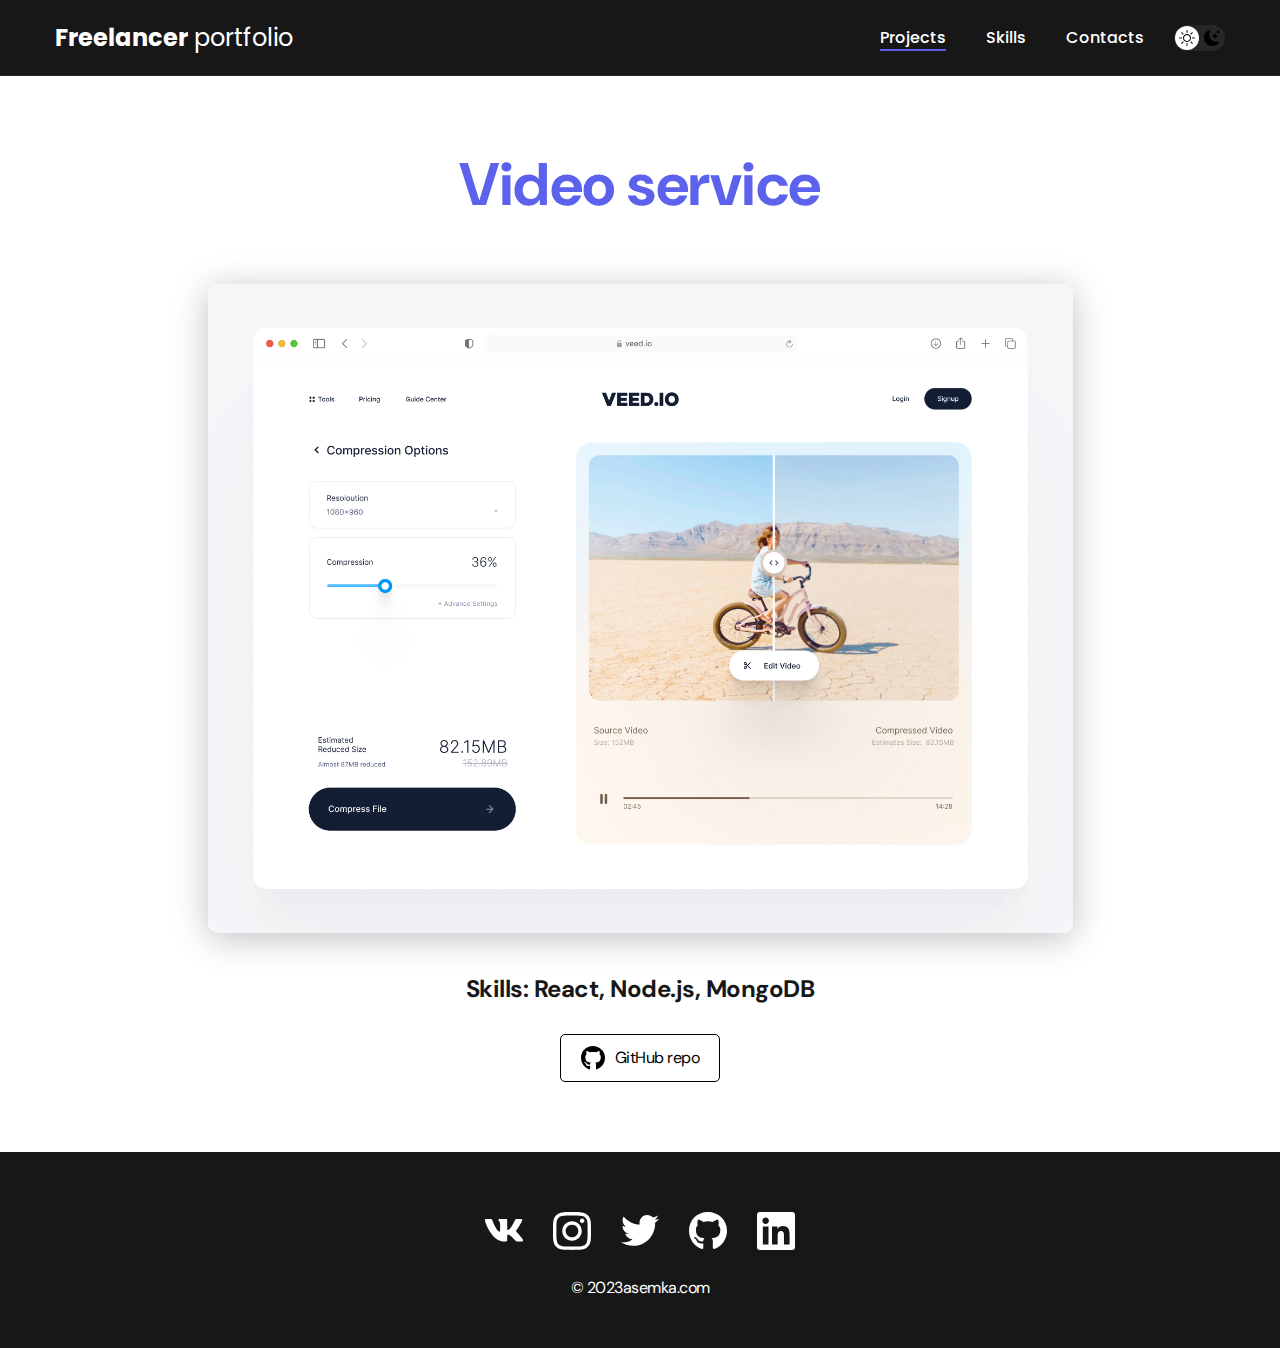
==== project-page.html @ 4e8180fd "Add files via upload" ====
<!DOCTYPE html>
<html lang="en">
<head>
    <meta charset="UTF-8">
    <meta http-equiv="X-UA-Compatible" content="IE=edge">
    <meta name="viewport" content="width=device-width, initial-scale=1.0">
    <title>Freelancer portfolio</title>
    <link rel="stylesheet" href="./css/main.css">
</head>
<body>
    <nav class="nav">
        <div class="container">
            <div class="nav-row">
                <a href="./index.html" class="logo"><strong>Freelancer</strong> portfolio</a>

                <button class="dark-mode-btn">
                    <img src="./img/icons/sun.svg" alt="Light mode" class="dark-mode-btn__icon">
                    <img src="./img/icons/moon.svg" alt="Dark mode" class="dark-mode-btn__icon">
                </button>

                <ul class="nav-list">
                    <li class="nav-list__item"><a href="./index.html" class="nav-list__link nav-list__link--active">Projects</a></li>
                    <li class="nav-list__item"><a href="./skills.html" class="nav-list__link">Skills</a></li>
                    <li class="nav-list__item"><a href="./contacts.html" class="nav-list__link">Contacts</a></li>
                </ul>
            </div>
        </div>
    </nav>

    <main class="section">
        <div class="container">
            <div class="project-details">

                <h1 class="title-1">Video service</h1>

                <img src="./img/projects/02-big.jpg" alt="" class="project-details__cover">

                <div class="project-details__desc">
                    <p>Skills: React, Node.js, MongoDB</p>
                </div>

                <a href="#!" class="btn-outline">
                    <img src="./img/icons/gitHub-black.svg" alt="">
                    GitHub repo
                </a>

            </div>
        </div>
    </main>

    <footer class="footer">
        <div class="container">
            <div class="footer__wrapper">
                <ul class="social">
                    <li class="social__item"><a href="#!"><img src="./img/icons/vk.svg" alt="Link"></a></li>
                    <li class="social__item"><a href="#!"><img src="./img/icons/instagram.svg" alt="Link"></a></li>
                    <li class="social__item"><a href="#!"><img src="./img/icons/twitter.svg" alt="Link"></a></li>
                    <li class="social__item"><a href="#!"><img src="./img/icons/gitHub.svg" alt="Link"></a></li>
                    <li class="social__item"><a href="#!"><img src="./img/icons/linkedIn.svg" alt="Link"></a></li>
                </ul>
                <div class="copyright">
                    <p>© 2023asemka.com</p>
            
                </div>
            </div>
        </div>
    </footer>

    <script src="./js/main.js"></script>

</body>
</html>
---- css/main.css ----
@import "./reset.css";
@import url('https://fonts.googleapis.com/css2?family=DM+Sans:wght@400;500;700&family=Poppins:wght@400;500;700&display=swap');

/*
font-family: 'DM Sans', sans-serif;
font-family: 'Poppins', sans-serif;
*/

/* * {
    border: 1px solid red;
} */

:root {
    --blackpure: #000;
    --black: #171718;
    --black-border: #26292D;
    --white: #fff;
    --purple: #5C62EC;

    --text-color: var(--black);

    --dark-bg: var(--black);
    --dark-border: var(--black-border);
    --header-text: var(--white);
    --accent: var(--purple);

    /* Light mode */
    --page-bg: var(--white);
    --text-color: var(--black);

    --title-1: var(--accent);

    --project-card-bg: var(--white);
    --project-card-text: var(--black);
    --box-shadow: 0px 5px 35px rgba(0, 0, 0, 0.25);
}

.dark {
     /* Dark mode */
    --page-bg: #252526;
    --text-color: var(--white);

    --title-1: var(--white);

    --project-card-bg: var(--black);
    --project-card-text: var(--white);
    --box-shadow: 0px 5px 35px rgba(0, 0, 0, 0.8);
}

html, body {
    display: flex;
    flex-direction: column;
    min-height: 100vh;

    font-family: 'DM Sans', sans-serif;
    letter-spacing: -0.5px;

    /* Light mode */
    background-color: var(--page-bg);
    color: var(--text-color);
}

/* General */

.container {
    margin: 0 auto;
    padding: 0 15px;
    max-width: 1200px;
}

.none {
    display: none !important;
}

.section {
    padding: 70px 0;
}

.title-1 {
    margin-bottom: 60px;

    font-size: 60px;
    font-weight: 700;
    line-height: 1.3;
    color: var(--title-1);
    text-align: center;
}

.title-2 {
    margin-bottom: 20px;

    font-size: 40px;
    font-weight: 700;
    line-height: 1.3;
}

/* Nav */

.nav {
    padding: 20px 0;
    border-bottom: 1px solid var(--dark-border);
    background-color: var(--dark-bg);
    color: var(--header-text);
    letter-spacing: normal;
}

.nav-row {
    display: flex;
    justify-content: flex-end;
    align-items: center;
    column-gap: 30px;
    row-gap: 20px;
    flex-wrap: wrap;
}

.logo {
    margin-right: auto;
    color: var(--header-text);
    font-size: 24px;
    font-family: 'Poppins', sans-serif;
}

.logo strong {
    font-weight: 700;
}

.nav-list {
    display: flex;
    flex-wrap: wrap;
    row-gap: 10px;
    align-items: center;
    column-gap: 40px;
    font-size: 16px;
    font-weight: 500;
    font-family: 'Poppins', sans-serif;
}

.nav-list__link {
    color: var(--header-text);
    transition: opacity 0.2s ease-in;
}

.nav-list__link:hover {
    opacity: 0.8;
}

.nav-list__link--active {
    position: relative;
}

.nav-list__link--active::before {
    content: "";

    position: absolute;
    left: 0;
    top: 100%;

    display: block;
    height: 2px;
    width: 100%;
    background-color: var(--accent);
}

/* Dark mode btn */

.dark-mode-btn {
    order: 9;

    position: relative;
    display: flex;
    justify-content: space-between;

    width: 51px;
    height: 26px;
    padding: 5px;

    border-radius: 50px;
    background-color: #272727;
}

.dark-mode-btn::before {
    content: "";

    position: absolute;
    top: 1px;
    left: 1px;

    display: block;
    width: 24px;
    height: 24px;

    border-radius: 50%;
    background-color: var(--white);

    transition: left 0.2s ease-in;
}

.dark-mode-btn--active::before {
    left: 26px;
}

.dark-mode-btn__icon {
    position: relative;
    z-index: 9;
}

/* Header */

.header {
    padding: 40px 0;
    min-height: 695px;

    display: flex;
    justify-content: center;
    align-items: center;

    background-color: var(--dark-bg);
    background-image: url('./../img/header-bg.png');
    background-repeat: no-repeat;
    background-size: auto;
    background-position: center center;

    color: var(--header-text);
    text-align: center;
}

.header__wrapper {
    padding: 0 15px;
    max-width: 660px;
}

.header__title {
    margin-bottom: 20px;
    font-size: 40px;
    font-weight: 700;
    line-height: 1.4;
}

.header__title strong {
    font-size: 60px;
    font-weight: 700;
}

.header__title em {
    font-style: normal;
    color: var(--accent);
}

.header__text {
    margin-bottom: 40px;
    font-size: 18px;
    line-height: 1.333;
}

.header__text p + p{
    margin-top: 0.5em;
}

/* Btn */

.btn {
    display: inline-block;
    height: 48px;
    padding: 12px 28px;

    border-radius: 5px;
    background-color: var(--accent);
    color: var(--white);
    letter-spacing: 0.15px;
    font-size: 16px;
    font-weight: 500;

    transition: opacity 0.2s ease-in;
}

.btn:hover {
    opacity: 0.8;
}

.btn:active {
    position: relative;
    top: 1px;
}

/* Btn outline */

.btn-outline {
    display: flex;
    column-gap: 10px;
    align-items: center;

    height: 48px;
    padding: 12px 20px;

    border-radius: 5px;
    border: 1px solid var(--blackpure);
    background-color: var(--white);
    color: var(--blackpure);

    transition: opacity 0.2s ease-in;
}

.btn-outline:hover {
    opacity: 0.8;
}

.btn-outline:active {
    position: relative;
    top: 1px;
}

/* Projects  */

.projects {
    display: flex;
    justify-content: center;
    flex-wrap: wrap;
    column-gap: 30px;
    row-gap: 30px;
}

.project {
    max-width: 370px;
    background-color: var(--project-card-bg);
    box-shadow: var(--box-shadow);
    border-radius: 10px;
}

.project__img {
    border-radius: 10px;
}

.project__title {
    padding: 15px 20px 25px;
    font-weight: 700;
    font-size: 24px;
    line-height: 1.3;
    color: var(--project-card-text);
}

/* Project details */

.project-details {
    margin: 0 auto;
    max-width: 865px;

    display: flex;
    flex-direction: column;
    align-items: center;

    text-align: center;
}

.project-details__cover {
    max-width: 100%;
    margin-bottom: 40px;

    box-shadow: 0px 5px 35px rgba(0, 0, 0, 0.25);
    border-radius: 10px;
}

.project-details__desc {
    margin-bottom: 30px;

    font-weight: 700;
    font-size: 24px;
    line-height: 1.3;
}

/* Content list */

.content-list {
    margin: 0 auto;
    max-width: 570px;
    display: flex;
    flex-direction: column;
    align-items: center;
    row-gap: 40px;
    text-align: center;
}

.content-list a {
    color: var(--accent);
}

.content-list__item {
    font-size: 18px;
    line-height: 1.5;
}

.content-list__item p + p {
    margin-top: 0.5em;
}

/* Footer */

.footer {
    margin-top: auto;
    padding: 60px 0 50px;
    background-color: var(--dark-bg);
    color: var(--header-text);
}

.footer__wrapper {
    display: flex;
    flex-direction: column;
    align-items: center;
    row-gap: 27px;
}

.social {
    display: flex;
    column-gap: 30px;
    align-items: center;
}

.copyright {
    font-size: 16px;
}

.copyright p + p {
    margin-top: 0.5em;
}

@media (max-width: 620px) {

    /* Header  */

    .header {
        min-height: unset;
    }

    .header__title {
        font-size: 30px;
    }

    .header__title strong {
        font-size: 40px;
    }

    /* Nav */

    .nav-row {
        justify-content: space-between;
    }

    .dark-mode-btn {
        order: 0;
    }

    /* General */

    .section {
        padding: 40px 0;
    }

    .title-1 {
        margin-bottom: 30px;
        font-size: 40px;
    }

    .title-2 {
        margin-bottom: 10px;
        font-size: 30px;
    }

    /* Projects */

    .project__title {
        font-size: 22px;
    }

    /* Project page */

    .project-details__desc {
        margin-bottom: 20px;
        font-size: 22px;
    }

    /* Content List */

    .content-list {
        row-gap: 20px;
    }

    .content-list__item {
        font-size: 16px;
    }

    /* Footer */

    .footer {
        padding: 40px 0 30px;
    }

    .footer__wrapper {
        row-gap: 20px;
    }

    /* Social */

    .social {
        column-gap: 20px;
    }

    .social__item {
        width: 28px;
    }

}
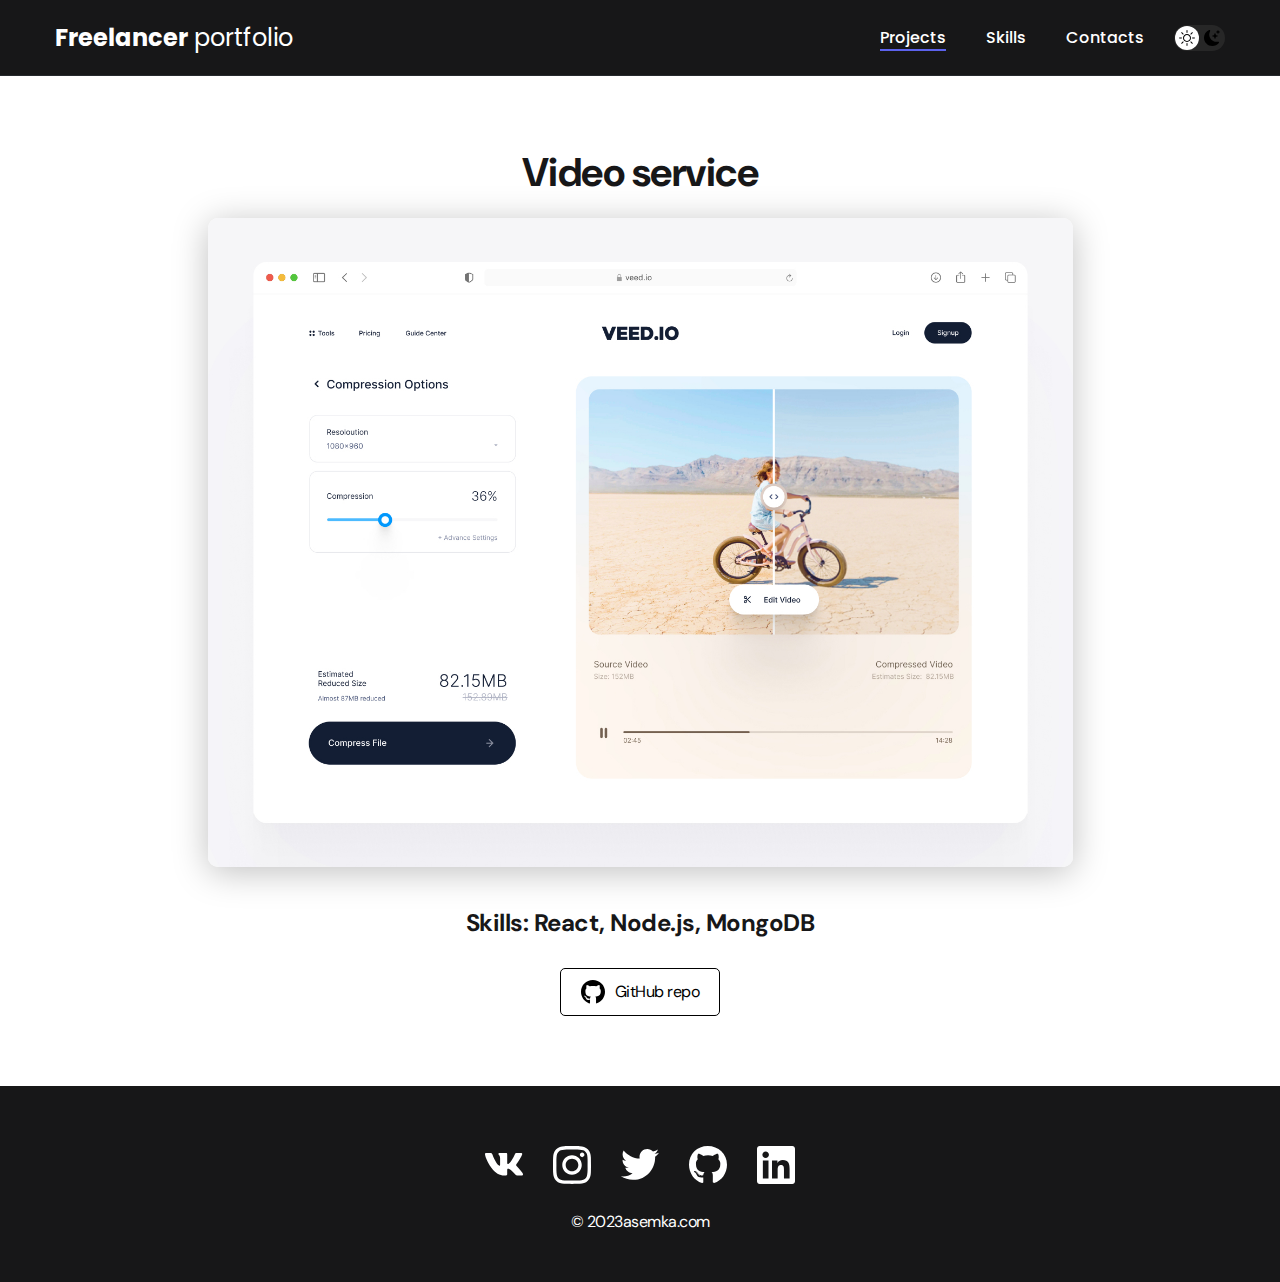
==== commit 4777f500: "Update project-page.html" ====
--- a/project-page.html
+++ b/project-page.html
@@ -31,7 +31,7 @@
         <div class="container">
             <div class="project-details">
 
-                <h1 class="title-1">Video service</h1>
+                <h1 class="title-2">Video service</h1>
 
                 <img src="./img/projects/02-big.jpg" alt="" class="project-details__cover">
 
@@ -69,4 +69,4 @@
     <script src="./js/main.js"></script>
 
 </body>
-</html>+</html>
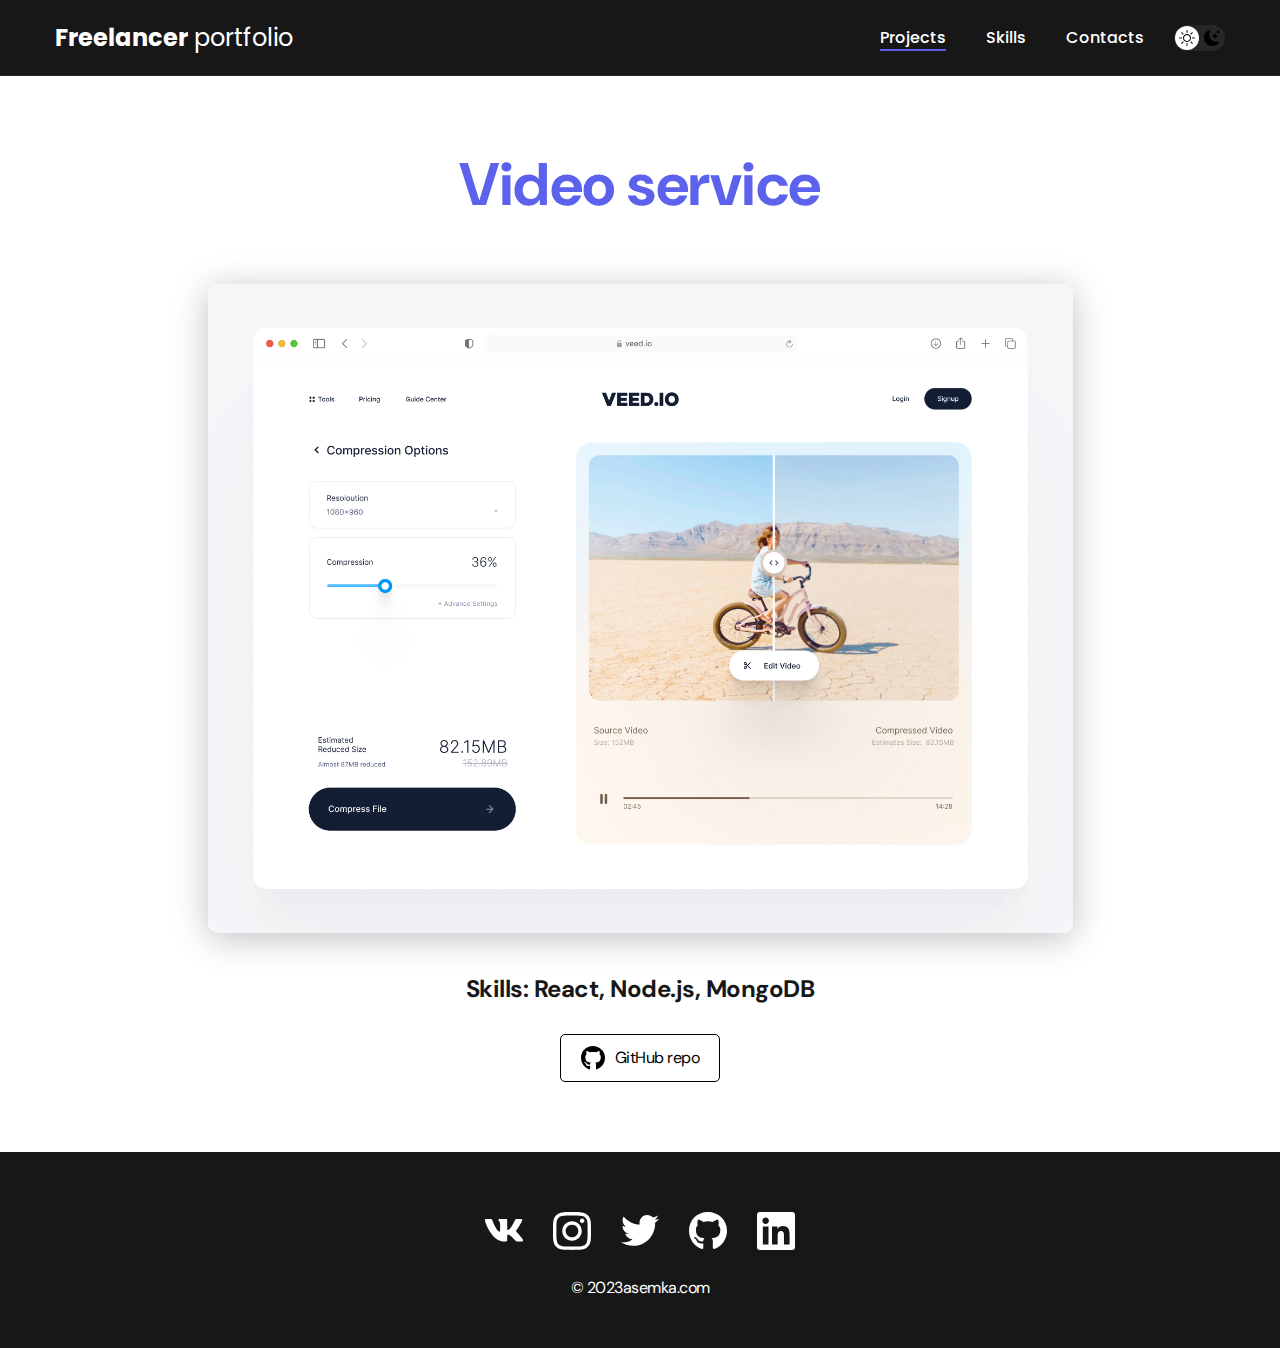
==== commit de8428e0: "Update project-page.html" ====
--- a/project-page.html
+++ b/project-page.html
@@ -31,7 +31,7 @@
         <div class="container">
             <div class="project-details">
 
-                <h1 class="title-2">Video service</h1>
+                <h1 class="title-1">Video service</h1>
 
                 <img src="./img/projects/02-big.jpg" alt="" class="project-details__cover">
 
